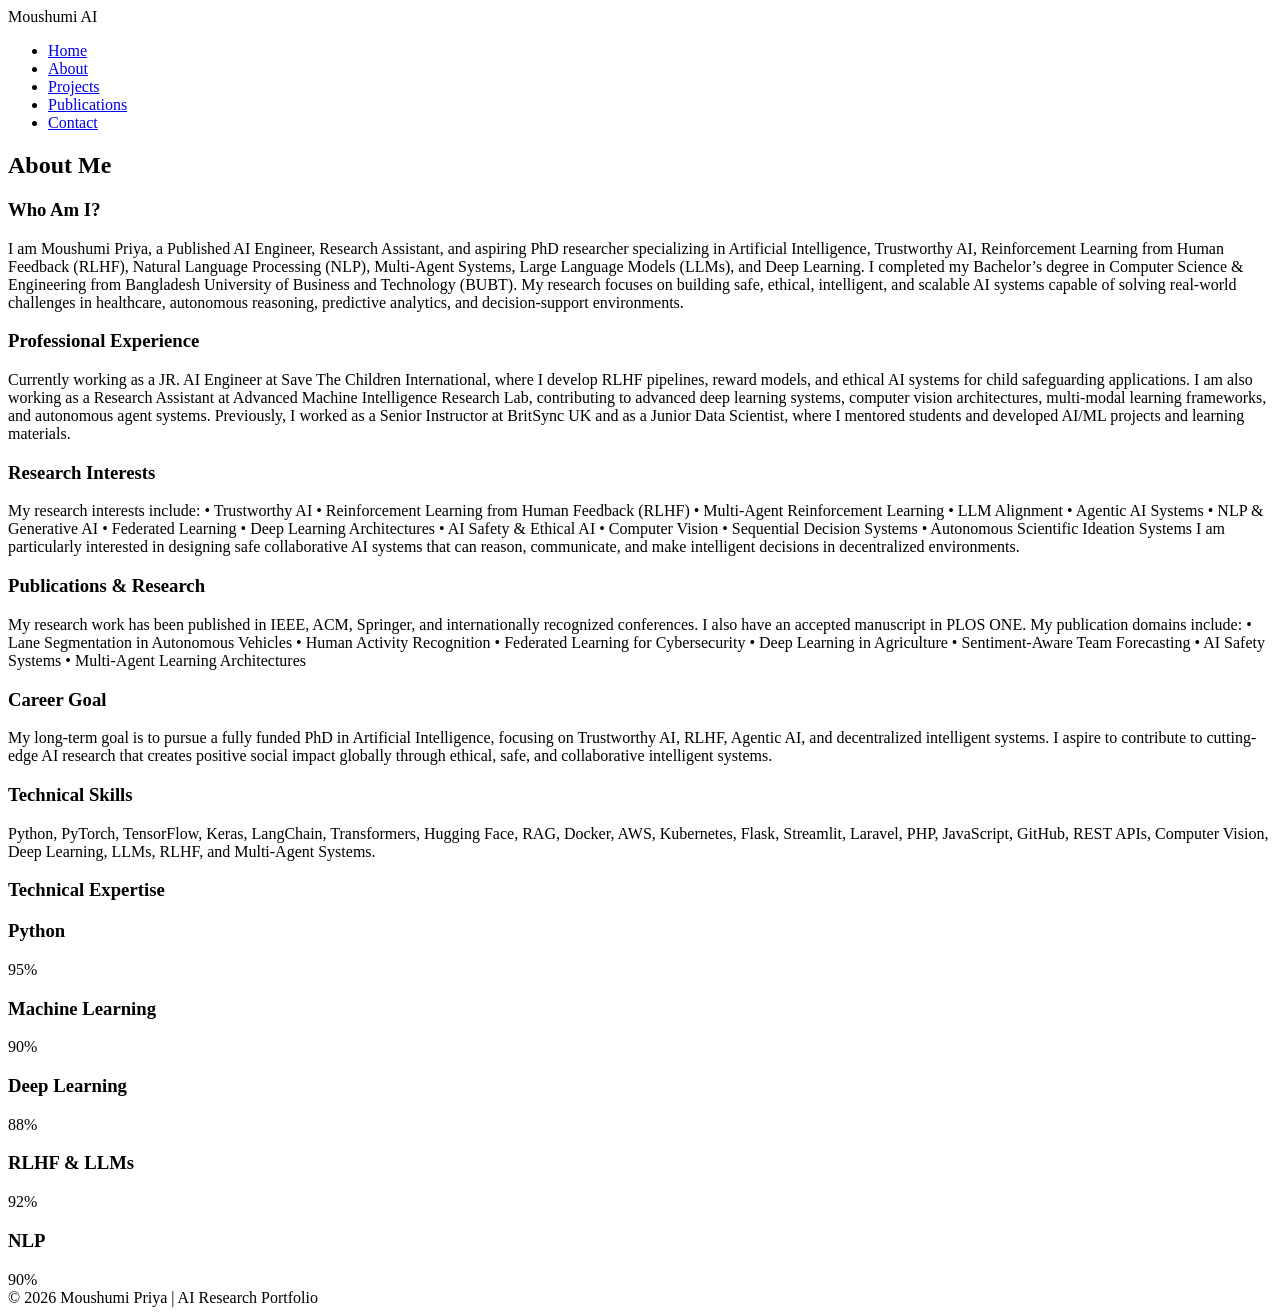
==== about.html @ 8e0abc22 "Add files via upload" ====
<!DOCTYPE html>
<html lang="en">

<head>

<meta charset="UTF-8">
<meta name="viewport" content="width=device-width, initial-scale=1.0">

<title>About | Moushumi Priya</title>

<link rel="stylesheet" href="css/style.css">

</head>

<body>

<nav>

<div class="logo">
Moushumi AI
</div>

<ul>

<li><a href="index.html">Home</a></li>
<li><a href="about.html">About</a></li>
<li><a href="projects.html">Projects</a></li>
<li><a href="publications.html">Publications</a></li>
<li><a href="contact.html">Contact</a></li>

</ul>

</nav>

<section>

<h1 class="section-title">
About Me
</h1>

<div class="grid">

<!-- ABOUT -->

<div class="card">

<h3>
Who Am I?
</h3>

<p>

I am Moushumi Priya, a Published AI Engineer,
Research Assistant, and aspiring PhD researcher
specializing in Artificial Intelligence,
Trustworthy AI, Reinforcement Learning from Human Feedback (RLHF),
Natural Language Processing (NLP),
Multi-Agent Systems,
Large Language Models (LLMs),
and Deep Learning.

I completed my Bachelor’s degree in Computer Science & Engineering
from Bangladesh University of Business and Technology (BUBT).

My research focuses on building safe,
ethical, intelligent, and scalable AI systems
capable of solving real-world challenges in healthcare,
autonomous reasoning,
predictive analytics,
and decision-support environments.

</p>

</div>

<!-- EXPERIENCE -->

<div class="card">

<h3>
Professional Experience
</h3>

<p>

Currently working as a JR. AI Engineer at
Save The Children International,
where I develop RLHF pipelines,
reward models,
and ethical AI systems for child safeguarding applications.

I am also working as a Research Assistant at
Advanced Machine Intelligence Research Lab,
contributing to advanced deep learning systems,
computer vision architectures,
multi-modal learning frameworks,
and autonomous agent systems.

Previously, I worked as a Senior Instructor at BritSync UK
and as a Junior Data Scientist,
where I mentored students and developed
AI/ML projects and learning materials.

</p>

</div>

<!-- RESEARCH -->

<div class="card">

<h3>
Research Interests
</h3>

<p>

My research interests include:

• Trustworthy AI  
• Reinforcement Learning from Human Feedback (RLHF)  
• Multi-Agent Reinforcement Learning  
• LLM Alignment  
• Agentic AI Systems  
• NLP & Generative AI  
• Federated Learning  
• Deep Learning Architectures  
• AI Safety & Ethical AI  
• Computer Vision  
• Sequential Decision Systems  
• Autonomous Scientific Ideation Systems  

I am particularly interested in designing
safe collaborative AI systems
that can reason,
communicate,
and make intelligent decisions
in decentralized environments.

</p>

</div>

<!-- PUBLICATIONS -->

<div class="card">

<h3>
Publications & Research
</h3>

<p>

My research work has been published in
IEEE,
ACM,
Springer,
and internationally recognized conferences.

I also have an accepted manuscript in PLOS ONE.

My publication domains include:

• Lane Segmentation in Autonomous Vehicles  
• Human Activity Recognition  
• Federated Learning for Cybersecurity  
• Deep Learning in Agriculture  
• Sentiment-Aware Team Forecasting  
• AI Safety Systems  
• Multi-Agent Learning Architectures  

</p>

</div>

<!-- GOAL -->

<div class="card">

<h3>
Career Goal
</h3>

<p>

My long-term goal is to pursue a fully funded PhD
in Artificial Intelligence,
focusing on Trustworthy AI,
RLHF,
Agentic AI,
and decentralized intelligent systems.

I aspire to contribute to cutting-edge AI research
that creates positive social impact globally
through ethical,
safe,
and collaborative intelligent systems.

</p>

</div>

<!-- SKILLS -->

<div class="card">

<h3>
Technical Skills
</h3>

<p>

Python,
PyTorch,
TensorFlow,
Keras,
LangChain,
Transformers,
Hugging Face,
RAG,
Docker,
AWS,
Kubernetes,
Flask,
Streamlit,
Laravel,
PHP,
JavaScript,
GitHub,
REST APIs,
Computer Vision,
Deep Learning,
LLMs,
RLHF,
and Multi-Agent Systems.

</p>

</div>
<section>

<h1 class="section-title">
Technical Expertise
</h1>

<div class="card">

<h3>Python</h3>
<div class="progress">
<div class="progress-bar" style="width:95%;">
95%
</div>
</div>

<h3>Machine Learning</h3>
<div class="progress">
<div class="progress-bar" style="width:90%;">
90%
</div>
</div>

<h3>Deep Learning</h3>
<div class="progress">
<div class="progress-bar" style="width:88%;">
88%
</div>
</div>

<h3>RLHF & LLMs</h3>
<div class="progress">
<div class="progress-bar" style="width:92%;">
92%
</div>
</div>

<h3>NLP</h3>
<div class="progress">
<div class="progress-bar" style="width:90%;">
90%
</div>
</div>

</div>

</section>
</div>

</section>

<footer>

© 2026 Moushumi Priya | AI Research Portfolio

</footer>

</body>

</html>
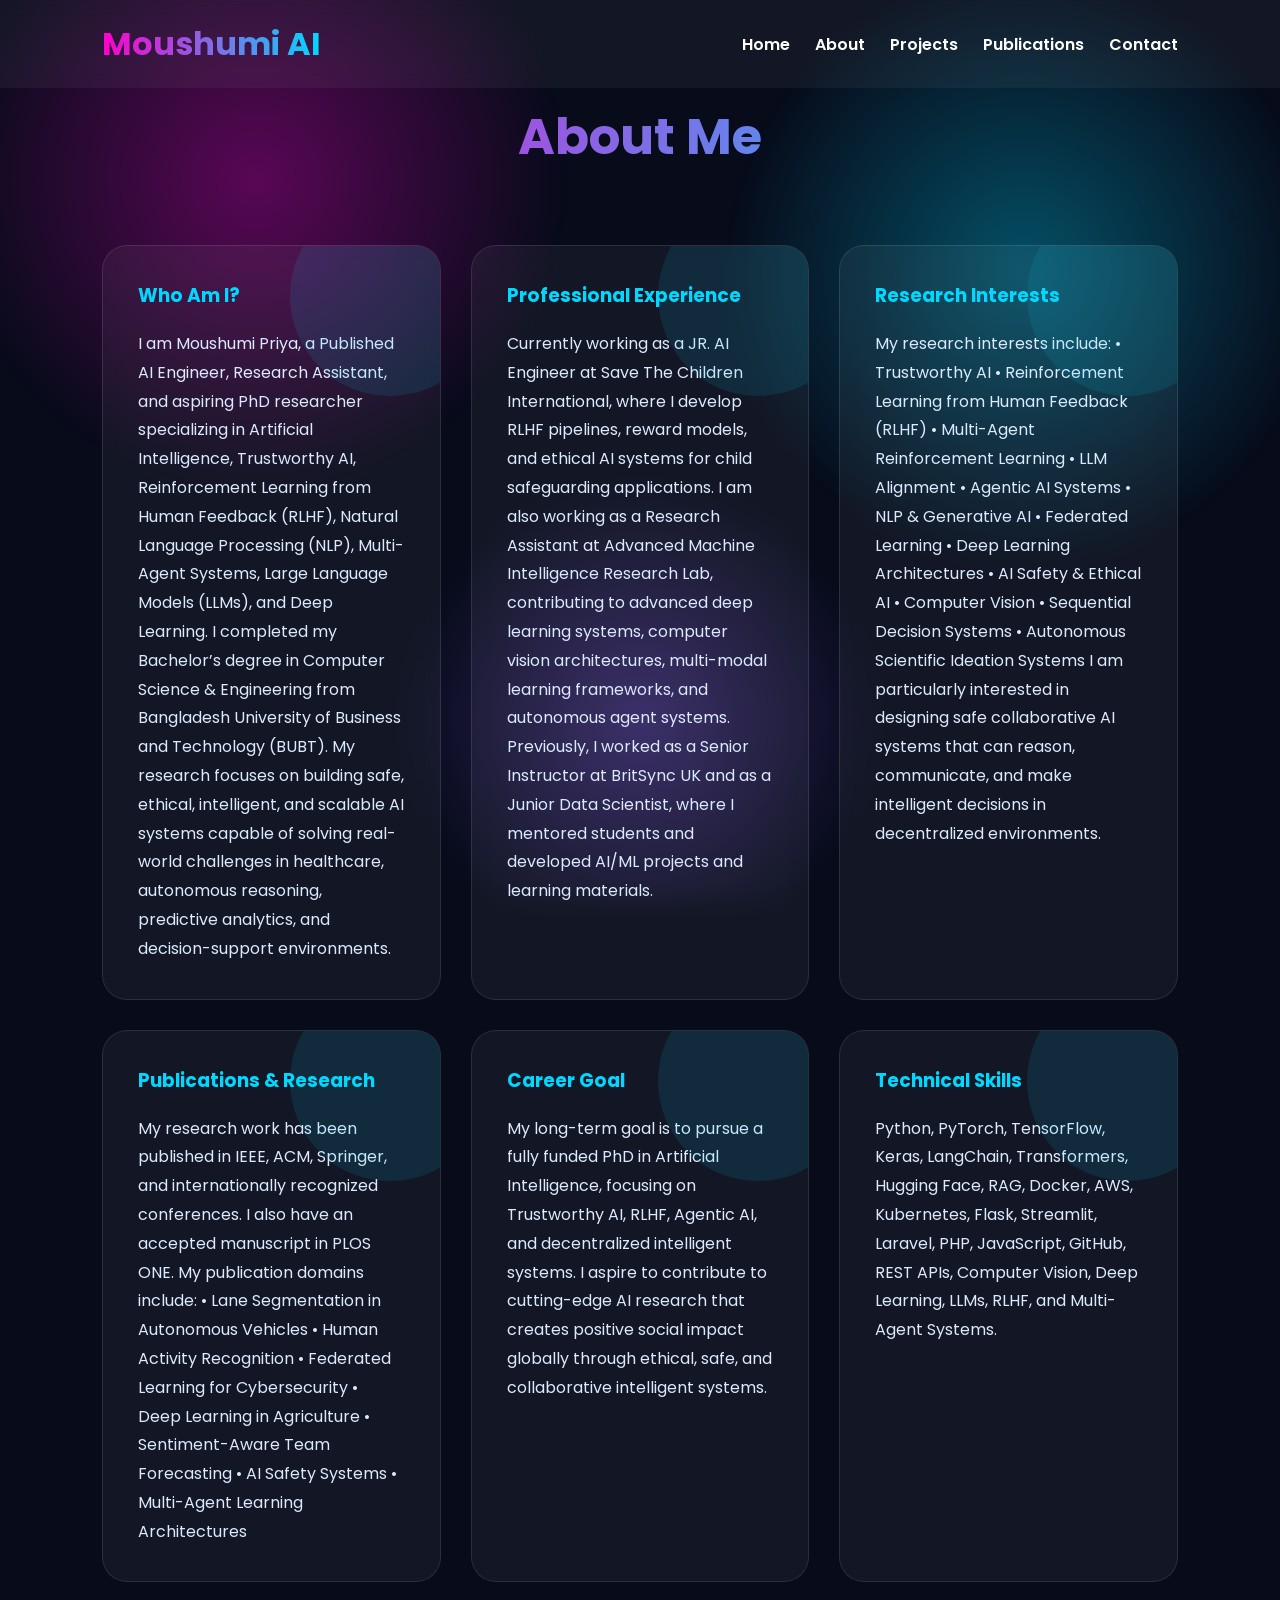
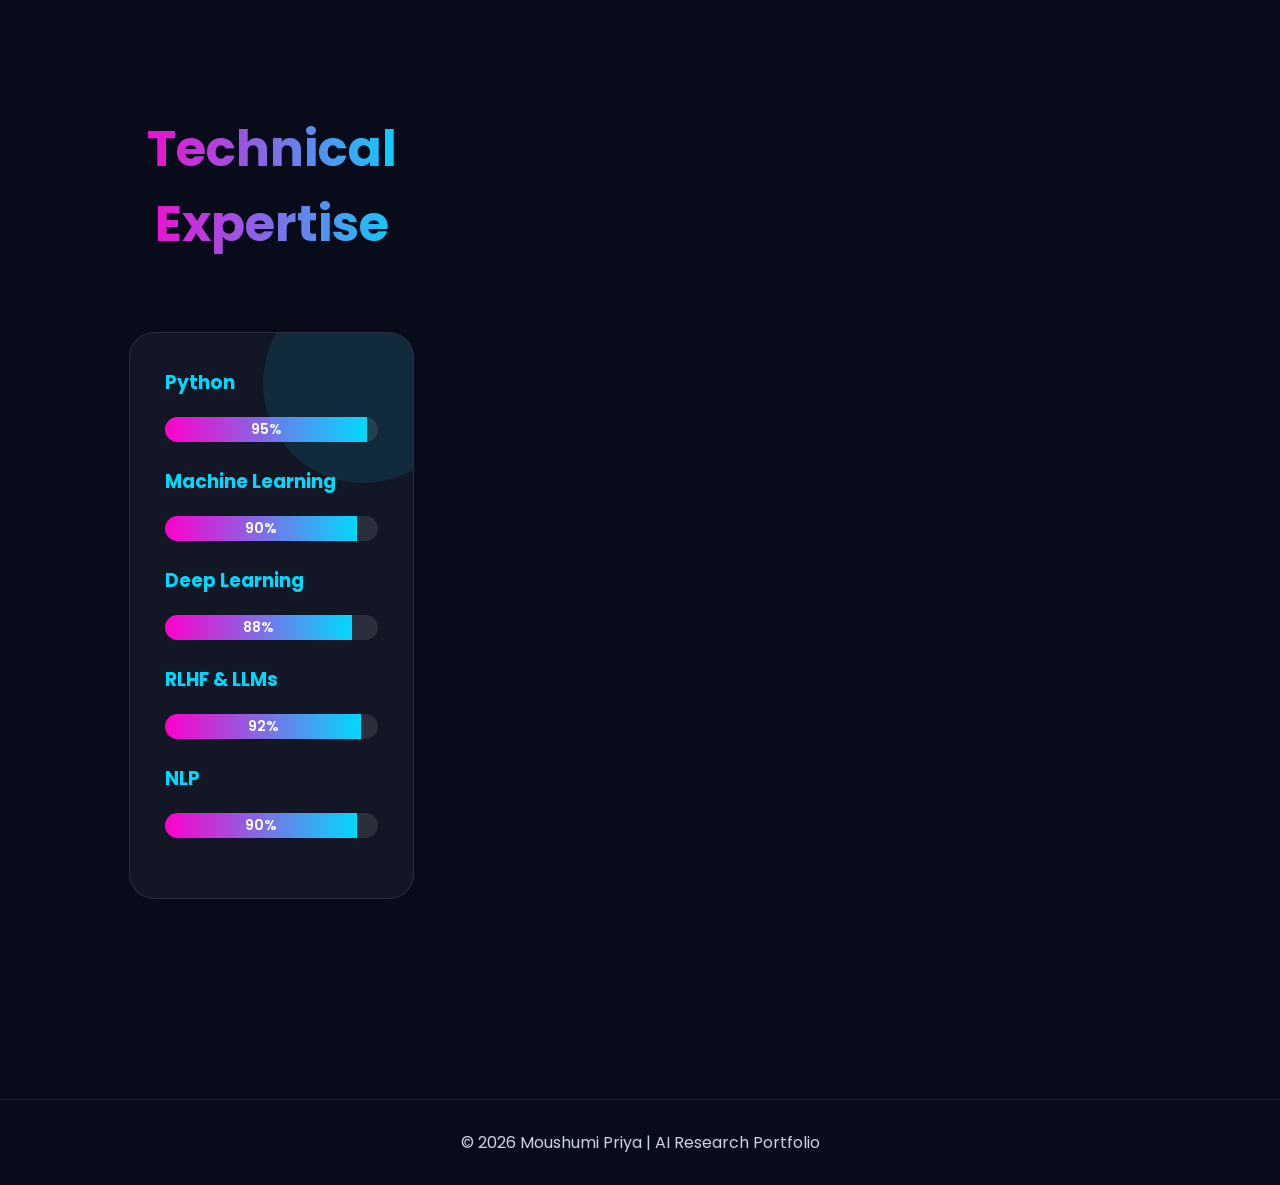
==== commit 2df14130: "Add files via upload" ====
--- a/about.html
+++ b/about.html
@@ -2,7 +2,7 @@
 <html lang="en">
 
 <head>
-
+<link rel="stylesheet" href="style.css">
 <meta charset="UTF-8">
 <meta name="viewport" content="width=device-width, initial-scale=1.0">
 
--- a/style.css
+++ b/style.css
@@ -0,0 +1,309 @@
+@import url('https://fonts.googleapis.com/css2?family=Poppins:wght@300;400;500;600;700&display=swap');
+
+*{
+margin:0;
+padding:0;
+box-sizing:border-box;
+scroll-behavior:smooth;
+}
+
+body{
+font-family:'Poppins',sans-serif;
+background:#070b1a;
+color:white;
+overflow-x:hidden;
+}
+
+/* BACKGROUND */
+
+body::before{
+content:'';
+position:fixed;
+width:100%;
+height:100%;
+background:
+radial-gradient(circle at 20% 20%, #ff00cc55 0%, transparent 25%),
+radial-gradient(circle at 80% 30%, #00d9ff55 0%, transparent 25%),
+radial-gradient(circle at 50% 80%, #8b5cf655 0%, transparent 25%);
+z-index:-1;
+animation:bgmove 10s infinite alternate;
+}
+
+@keyframes bgmove{
+0%{
+transform:scale(1);
+}
+100%{
+transform:scale(1.2);
+}
+}
+
+/* NAVBAR */
+
+nav{
+position:fixed;
+top:0;
+width:100%;
+padding:20px 8%;
+display:flex;
+justify-content:space-between;
+align-items:center;
+background:rgba(255,255,255,0.05);
+backdrop-filter:blur(10px);
+z-index:1000;
+}
+
+.logo{
+font-size:32px;
+font-weight:700;
+background:linear-gradient(to right,#ff00cc,#00d9ff);
+-webkit-background-clip:text;
+-webkit-text-fill-color:transparent;
+}
+
+nav ul{
+display:flex;
+list-style:none;
+gap:25px;
+}
+
+nav ul li a{
+text-decoration:none;
+color:white;
+transition:0.3s;
+}
+
+nav ul li a:hover{
+color:#00d9ff;
+}
+
+/* HERO */
+
+.hero{
+min-height:100vh;
+display:flex;
+justify-content:center;
+align-items:center;
+text-align:center;
+padding:120px 8%;
+}
+
+.hero-content{
+max-width:950px;
+}
+
+.hero h1{
+font-size:80px;
+line-height:1.1;
+margin-bottom:20px;
+background:linear-gradient(to right,#ff00cc,#00d9ff,#8b5cf6);
+-webkit-background-clip:text;
+-webkit-text-fill-color:transparent;
+}
+
+.hero h2{
+font-size:30px;
+font-weight:400;
+margin-bottom:25px;
+color:#dbeafe;
+}
+
+.hero p{
+font-size:18px;
+line-height:1.9;
+color:#cbd5e1;
+margin-bottom:40px;
+}
+
+.btn{
+display:inline-block;
+padding:15px 35px;
+border-radius:50px;
+text-decoration:none;
+font-weight:600;
+background:linear-gradient(to right,#ff00cc,#00d9ff);
+color:white;
+margin:10px;
+transition:0.4s;
+box-shadow:0 0 25px #00d9ff55;
+}
+
+.btn:hover{
+transform:translateY(-5px);
+}
+
+section{
+padding:100px 8%;
+}
+
+.section-title{
+font-size:50px;
+text-align:center;
+margin-bottom:70px;
+background:linear-gradient(to right,#ff00cc,#00d9ff);
+-webkit-background-clip:text;
+-webkit-text-fill-color:transparent;
+}
+
+.grid{
+display:grid;
+grid-template-columns:repeat(auto-fit,minmax(280px,1fr));
+gap:30px;
+}
+
+.card{
+background:rgba(255,255,255,0.05);
+padding:35px;
+border-radius:25px;
+backdrop-filter:blur(10px);
+transition:0.4s;
+border:1px solid rgba(255,255,255,0.1);
+}
+
+.card:hover{
+transform:translateY(-10px);
+box-shadow:0 0 30px #00d9ff55;
+}
+
+.card h3{
+margin-bottom:20px;
+color:#00d9ff;
+}
+
+.card p{
+color:#dbeafe;
+line-height:1.8;
+}
+
+footer{
+padding:30px;
+text-align:center;
+color:#cbd5e1;
+border-top:1px solid rgba(255,255,255,0.1);
+}
+
+/* MOBILE */
+
+@media(max-width:768px){
+
+.hero h1{
+font-size:45px;
+}
+
+.hero h2{
+font-size:20px;
+}
+
+nav{
+flex-direction:column;
+gap:15px;
+}
+
+nav ul{
+flex-wrap:wrap;
+justify-content:center;
+}
+
+}
+.pub-card {
+  background: #f9f9f9;
+  padding: 15px;
+  margin: 10px 0;
+  border-left: 4px solid #4f46e5;
+  border-radius: 8px;
+}
+
+.pub-card h3 {
+  margin: 0;
+  font-size: 18px;
+}
+
+.pub-card p {
+  margin: 5px 0 0;
+  color: #555;
+}
+a{
+color:#ff00cc;
+text-decoration:none;
+font-weight:600;
+}
+
+a:hover{
+color:#00d9ff;
+}
+.progress{
+width:100%;
+height:25px;
+background:rgba(255,255,255,0.1);
+border-radius:30px;
+overflow:hidden;
+margin-bottom:25px;
+}
+
+.progress-bar{
+height:100%;
+background:linear-gradient(to right,#ff00cc,#00d9ff);
+display:flex;
+align-items:center;
+justify-content:center;
+font-size:14px;
+font-weight:600;
+animation:load 2s ease;
+}
+
+@keyframes load{
+from{
+width:0;
+}
+}
+.timeline{
+position:relative;
+max-width:800px;
+margin:auto;
+}
+
+.timeline::before{
+content:'';
+position:absolute;
+left:50%;
+width:4px;
+height:100%;
+background:#00d9ff;
+transform:translateX(-50%);
+}
+
+.timeline-item{
+background:rgba(255,255,255,0.05);
+padding:20px;
+margin:30px 0;
+border-radius:20px;
+position:relative;
+width:45%;
+}
+
+.timeline-item:nth-child(odd){
+left:0;
+}
+
+.timeline-item:nth-child(even){
+left:55%;
+}
+.card{
+position:relative;
+overflow:hidden;
+}
+
+.card::before{
+content:'';
+position:absolute;
+width:200px;
+height:200px;
+background:rgba(0,217,255,0.1);
+border-radius:50%;
+top:-50px;
+right:-50px;
+}
+
+.card:hover{
+transform:translateY(-10px) scale(1.02);
+}
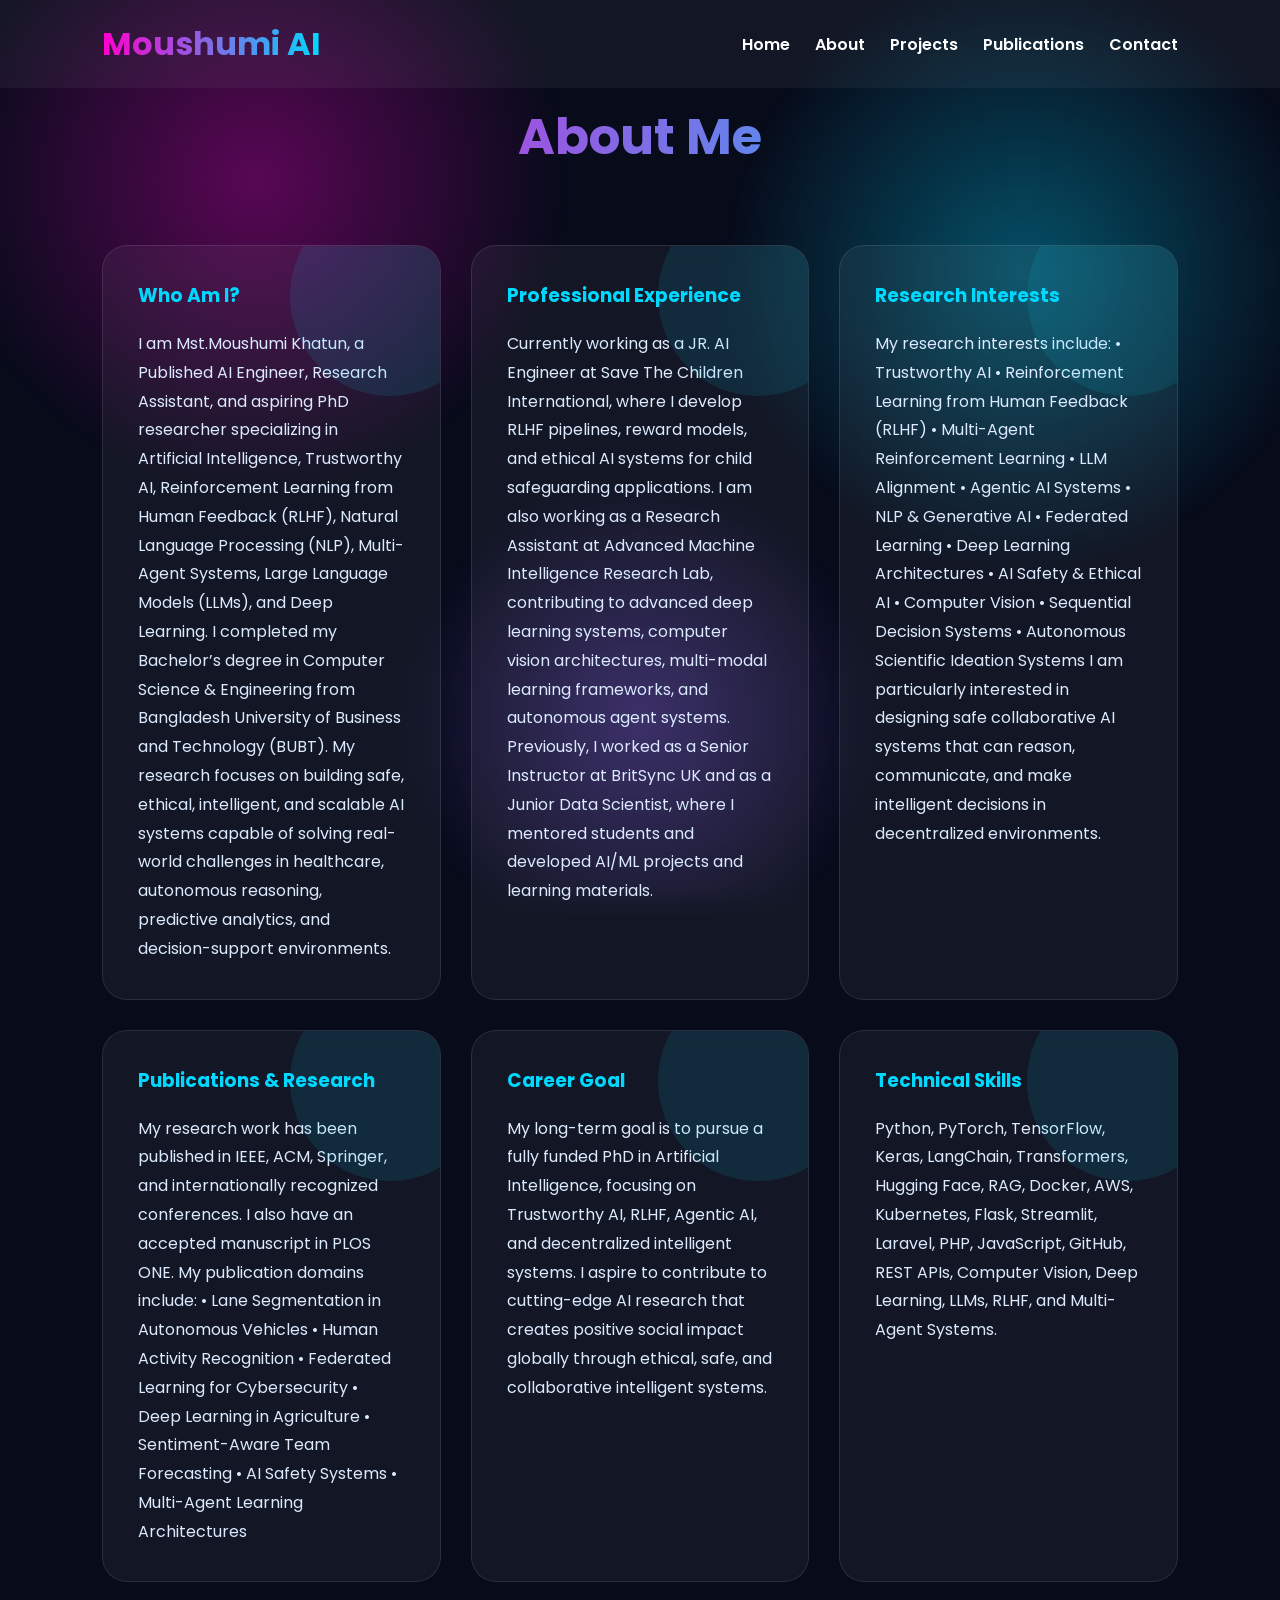
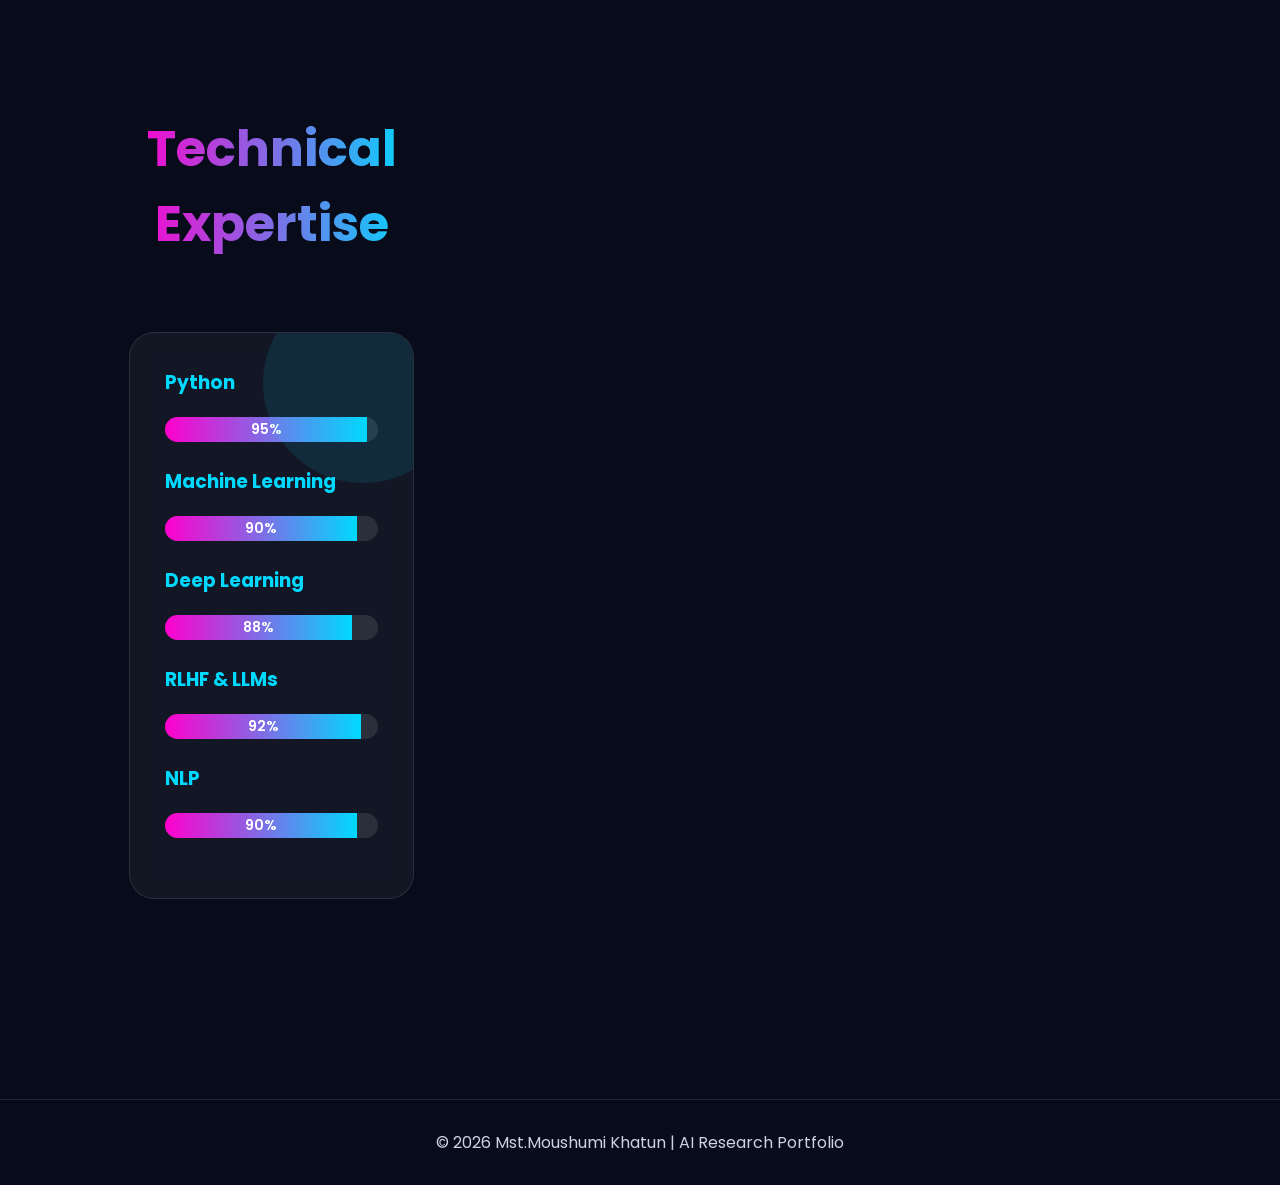
==== commit 74e2e2f6: "Add files via upload" ====
--- a/about.html
+++ b/about.html
@@ -6,7 +6,7 @@
 <meta charset="UTF-8">
 <meta name="viewport" content="width=device-width, initial-scale=1.0">
 
-<title>About | Moushumi Priya</title>
+<title>About | Mst. Moushumi Khatun</title>
 
 <link rel="stylesheet" href="css/style.css">
 
@@ -25,7 +25,7 @@
 <li><a href="index.html">Home</a></li>
 <li><a href="about.html">About</a></li>
 <li><a href="projects.html">Projects</a></li>
-<li><a href="publications.html">Publications</a></li>
+<li><a href="Publications.html">Publications</a></li>
 <li><a href="contact.html">Contact</a></li>
 
 </ul>
@@ -50,7 +50,7 @@
 
 <p>
 
-I am Moushumi Priya, a Published AI Engineer,
+I am Mst.Moushumi Khatun, a Published AI Engineer,
 Research Assistant, and aspiring PhD researcher
 specializing in Artificial Intelligence,
 Trustworthy AI, Reinforcement Learning from Human Feedback (RLHF),
@@ -289,7 +289,7 @@
 
 <footer>
 
-© 2026 Moushumi Priya | AI Research Portfolio
+© 2026 Mst.Moushumi Khatun | AI Research Portfolio
 
 </footer>
 
